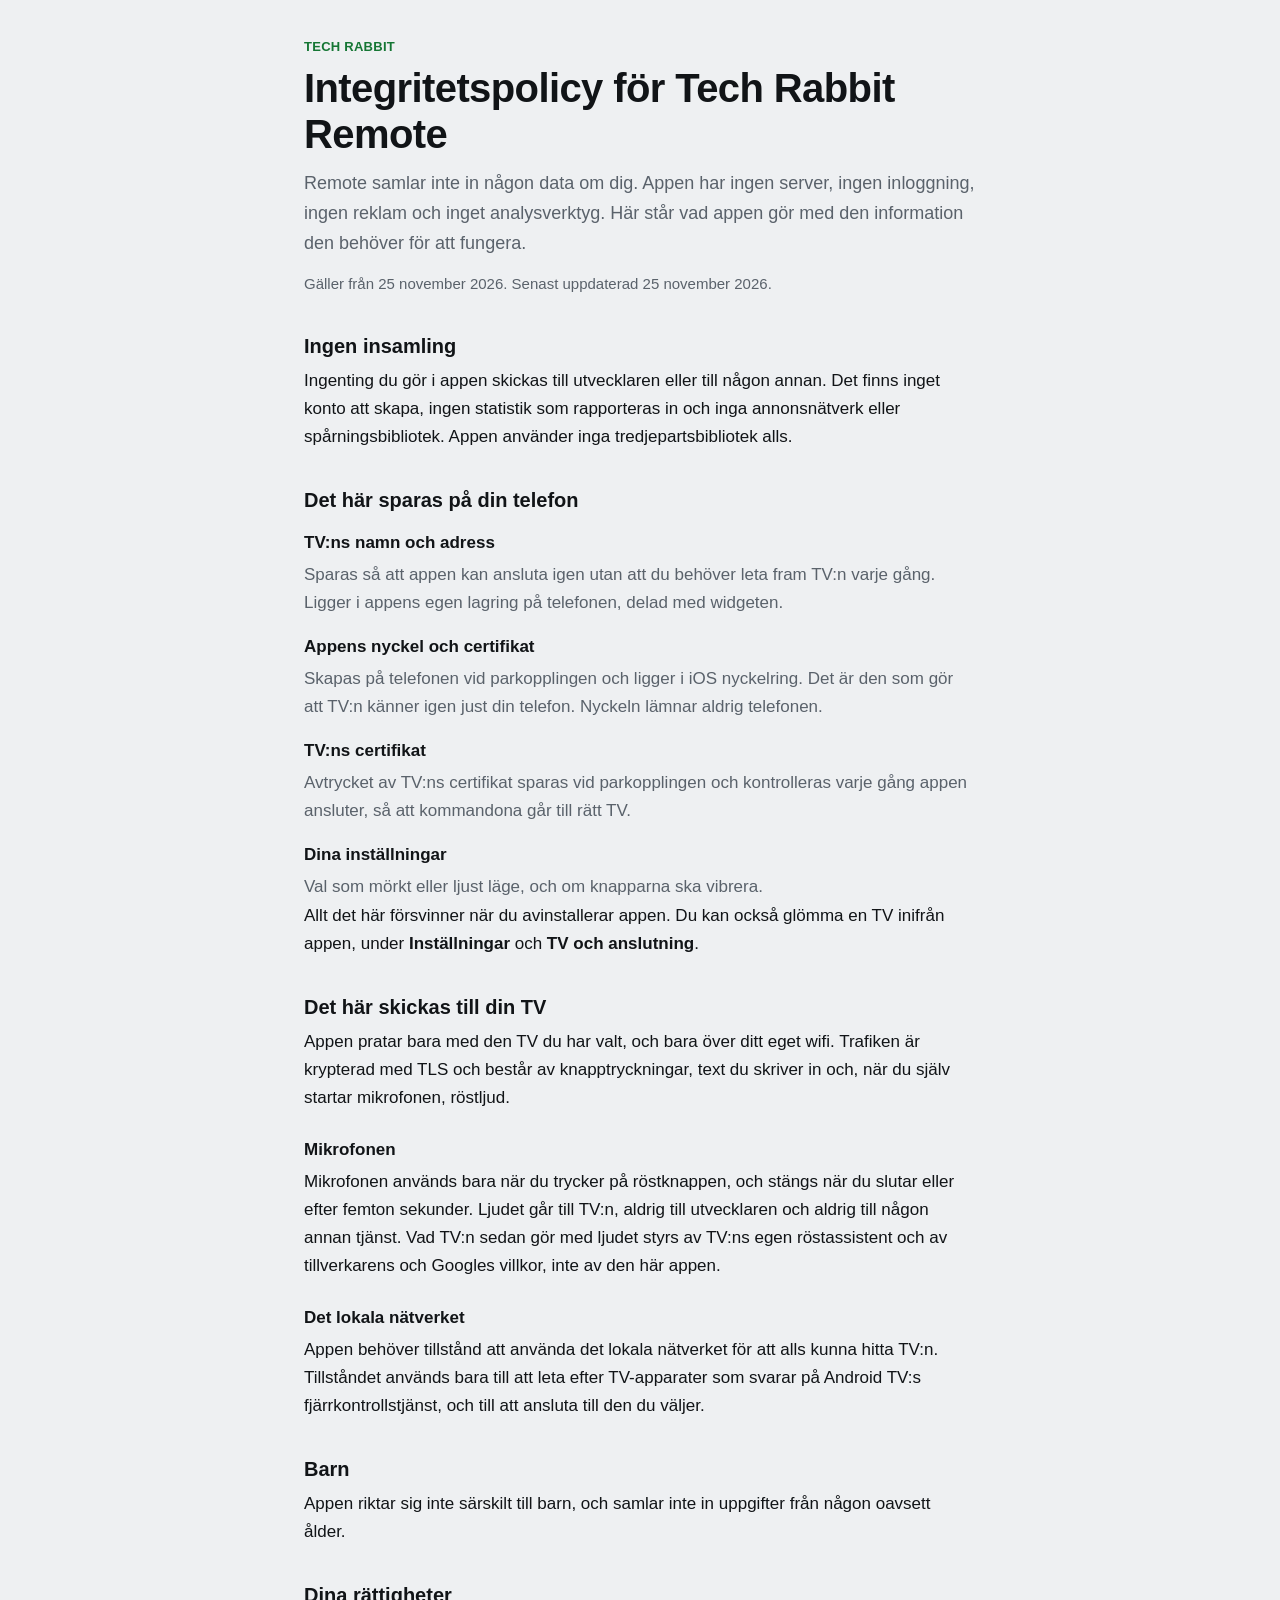
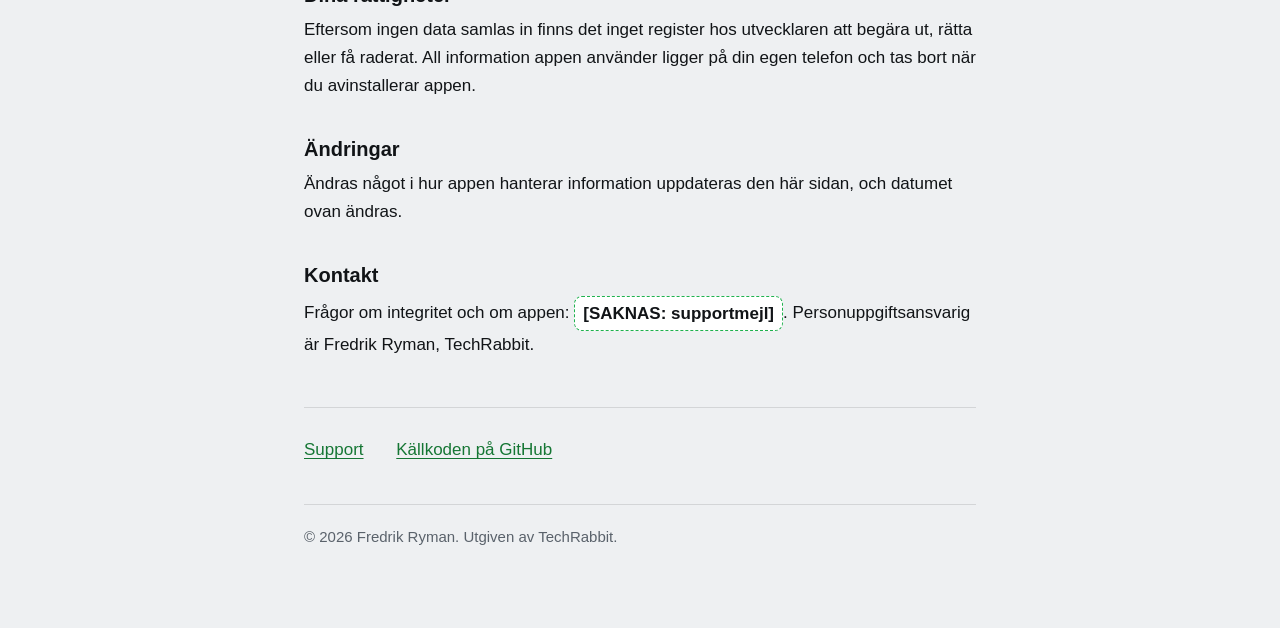
==== docs/site/integritet.html @ e8f7088b "Put up a support page and a privacy policy Two plain pages in the app's own colours, dark by default" ====
<!DOCTYPE html>
<html lang="sv">
<head>
<meta charset="utf-8">
<meta name="viewport" content="width=device-width, initial-scale=1">
<title>Integritetspolicy för Tech Rabbit Remote</title>
<meta name="description" content="Tech Rabbit Remote samlar inte in någon data. Här står vad appen sparar på telefonen och vad den skickar till din TV.">
<link rel="canonical" href="https://fredrikwryman-cmd.github.io/aim-remote/site/integritet.html">
<meta property="og:type" content="website">
<meta property="og:title" content="Integritetspolicy för Tech Rabbit Remote">
<meta property="og:description" content="Tech Rabbit Remote samlar inte in någon data. Här står vad appen sparar på telefonen och vad den skickar till din TV.">
<meta property="og:url" content="https://fredrikwryman-cmd.github.io/aim-remote/site/integritet.html">
<meta property="og:image" content="https://fredrikwryman-cmd.github.io/aim-remote/site/delningsbild.png">
<link rel="stylesheet" href="stil.css">
</head>
<body>
<a class="skip" href="#innehall">Till innehållet</a>
<div class="wrap">

<header>
  <p class="mark">Tech Rabbit</p>
</header>

<main id="innehall">
  <h1>Integritetspolicy för Tech Rabbit Remote</h1>
  <p class="lead">Remote samlar inte in någon data om dig. Appen har ingen server, ingen inloggning, ingen reklam och inget analysverktyg. Här står vad appen gör med den information den behöver för att fungera.</p>
  <p class="updated">Gäller från 25 november 2026. Senast uppdaterad 25 november 2026.</p>

  <h2>Ingen insamling</h2>
  <p>Ingenting du gör i appen skickas till utvecklaren eller till någon annan. Det finns inget konto att skapa, ingen statistik som rapporteras in och inga annonsnätverk eller spårningsbibliotek. Appen använder inga tredjepartsbibliotek alls.</p>

  <h2>Det här sparas på din telefon</h2>
  <dl>
    <dt>TV:ns namn och adress</dt>
    <dd>Sparas så att appen kan ansluta igen utan att du behöver leta fram TV:n varje gång. Ligger i appens egen lagring på telefonen, delad med widgeten.</dd>

    <dt>Appens nyckel och certifikat</dt>
    <dd>Skapas på telefonen vid parkopplingen och ligger i iOS nyckelring. Det är den som gör att TV:n känner igen just din telefon. Nyckeln lämnar aldrig telefonen.</dd>

    <dt>TV:ns certifikat</dt>
    <dd>Avtrycket av TV:ns certifikat sparas vid parkopplingen och kontrolleras varje gång appen ansluter, så att kommandona går till rätt TV.</dd>

    <dt>Dina inställningar</dt>
    <dd>Val som mörkt eller ljust läge, och om knapparna ska vibrera.</dd>
  </dl>
  <p>Allt det här försvinner när du avinstallerar appen. Du kan också glömma en TV inifrån appen, under <strong>Inställningar</strong> och <strong>TV och anslutning</strong>.</p>

  <h2>Det här skickas till din TV</h2>
  <p>Appen pratar bara med den TV du har valt, och bara över ditt eget wifi. Trafiken är krypterad med TLS och består av knapptryckningar, text du skriver in och, när du själv startar mikrofonen, röstljud.</p>

  <h3>Mikrofonen</h3>
  <p>Mikrofonen används bara när du trycker på röstknappen, och stängs när du slutar eller efter femton sekunder. Ljudet går till TV:n, aldrig till utvecklaren och aldrig till någon annan tjänst. Vad TV:n sedan gör med ljudet styrs av TV:ns egen röstassistent och av tillverkarens och Googles villkor, inte av den här appen.</p>

  <h3>Det lokala nätverket</h3>
  <p>Appen behöver tillstånd att använda det lokala nätverket för att alls kunna hitta TV:n. Tillståndet används bara till att leta efter TV-apparater som svarar på Android TV:s fjärrkontrollstjänst, och till att ansluta till den du väljer.</p>

  <h2>Barn</h2>
  <p>Appen riktar sig inte särskilt till barn, och samlar inte in uppgifter från någon oavsett ålder.</p>

  <h2>Dina rättigheter</h2>
  <p>Eftersom ingen data samlas in finns det inget register hos utvecklaren att begära ut, rätta eller få raderat. All information appen använder ligger på din egen telefon och tas bort när du avinstallerar appen.</p>

  <h2>Ändringar</h2>
  <p>Ändras något i hur appen hanterar information uppdateras den här sidan, och datumet ovan ändras.</p>

  <h2>Kontakt</h2>
  <p>Frågor om integritet och om appen: <span class="saknas">[SAKNAS: supportmejl]</span>. Personuppgiftsansvarig är Fredrik Ryman, TechRabbit.</p>
</main>

<nav class="links" aria-label="Fler sidor">
  <a href="support.html">Support</a>
  <a href="https://github.com/fredrikwryman-cmd/aim-remote">Källkoden på GitHub</a>
</nav>

<footer>
  <p>&copy; 2026 Fredrik Ryman. Utgiven av TechRabbit.</p>
</footer>

</div>
</body>
</html>
---- docs/site/stil.css ----
/* Tech Rabbit Remote - stödsidor. Appens färger, mörkt som standard. */
:root {
  --bg: #071015;
  --surface: #141C21;
  --surface-hi: #2B353C;
  --text: #F2F5F7;
  --text-dim: #9AA5AE;
  --accent: #2BE36F;
  --accent-text: #3EE57C;
  --line: rgba(242, 245, 247, 0.12);
  --focus: #3EE57C;
}

/* Ljust läge följer telefonens inställning, som i appen. */
@media (prefers-color-scheme: light) {
  :root:not([data-theme="dark"]) {
    --bg: #EEF0F2;
    --surface: #F7F8F9;
    --surface-hi: #FFFFFF;
    --text: #111417;
    --text-dim: #5A626B;
    --accent: #1FB24E;
    --accent-text: #157634;
    --line: rgba(17, 20, 23, 0.12);
    --focus: #157634;
  }
}
:root[data-theme="light"] {
  --bg: #EEF0F2;
  --surface: #F7F8F9;
  --surface-hi: #FFFFFF;
  --text: #111417;
  --text-dim: #5A626B;
  --accent: #1FB24E;
  --accent-text: #157634;
  --line: rgba(17, 20, 23, 0.12);
  --focus: #157634;
}

* { box-sizing: border-box; }

html { scroll-padding-top: 1rem; }

body {
  margin: 0;
  background: var(--bg);
  color: var(--text);
  font: 400 1.0625rem/1.65 -apple-system, BlinkMacSystemFont, "Segoe UI", Roboto, Helvetica, Arial, sans-serif;
  -webkit-text-size-adjust: 100%;
}

.skip {
  position: absolute;
  left: -9999px;
  top: 0;
  background: var(--surface-hi);
  color: var(--text);
  padding: 0.75rem 1rem;
  border-radius: 0.5rem;
  z-index: 10;
}
.skip:focus { left: 1rem; top: 1rem; }

.wrap {
  max-width: 44rem;
  margin: 0 auto;
  padding: 2rem 1rem 4rem;
}

header .mark {
  display: inline-block;
  font-weight: 700;
  letter-spacing: 0.02em;
  color: var(--accent-text);
  text-transform: uppercase;
  font-size: 0.8125rem;
  margin: 0 0 0.5rem;
}

h1 {
  font-size: clamp(1.75rem, 5vw, 2.5rem);
  line-height: 1.15;
  margin: 0 0 0.75rem;
  letter-spacing: -0.015em;
}

h2 {
  font-size: 1.25rem;
  line-height: 1.3;
  margin: 2.25rem 0 0.5rem;
}

h3 {
  font-size: 1.0625rem;
  margin: 1.5rem 0 0.25rem;
}

p, li { margin: 0 0 0.85rem; }

.lead { color: var(--text-dim); font-size: 1.125rem; }

ul, ol { padding-left: 1.4rem; }

a { color: var(--accent-text); text-decoration-thickness: 1px; text-underline-offset: 0.2em; }
a:hover { text-decoration-thickness: 2px; }

a:focus-visible,
button:focus-visible {
  outline: 3px solid var(--focus);
  outline-offset: 2px;
  border-radius: 0.25rem;
}

.card {
  background: var(--surface);
  border: 1px solid var(--line);
  border-radius: 1rem;
  padding: 1.25rem 1.25rem 0.5rem;
  margin: 1.25rem 0;
}

.updated {
  color: var(--text-dim);
  font-size: 0.9375rem;
  margin: 0 0 1.5rem;
}

.saknas {
  display: inline-block;
  background: var(--surface-hi);
  border: 1px dashed var(--accent);
  border-radius: 0.5rem;
  padding: 0.15rem 0.5rem;
  font-weight: 600;
}

nav.links {
  border-top: 1px solid var(--line);
  margin-top: 3rem;
  padding-top: 1.25rem;
}
nav.links a {
  display: inline-flex;
  align-items: center;
  min-height: 44px;
  padding: 0 0.75rem 0 0;
  margin-right: 1rem;
}

footer {
  border-top: 1px solid var(--line);
  margin-top: 2rem;
  padding-top: 1.25rem;
  color: var(--text-dim);
  font-size: 0.9375rem;
}

dl { margin: 0; }
dt { font-weight: 600; margin-top: 1rem; }
dd { margin: 0.25rem 0 0; color: var(--text-dim); }
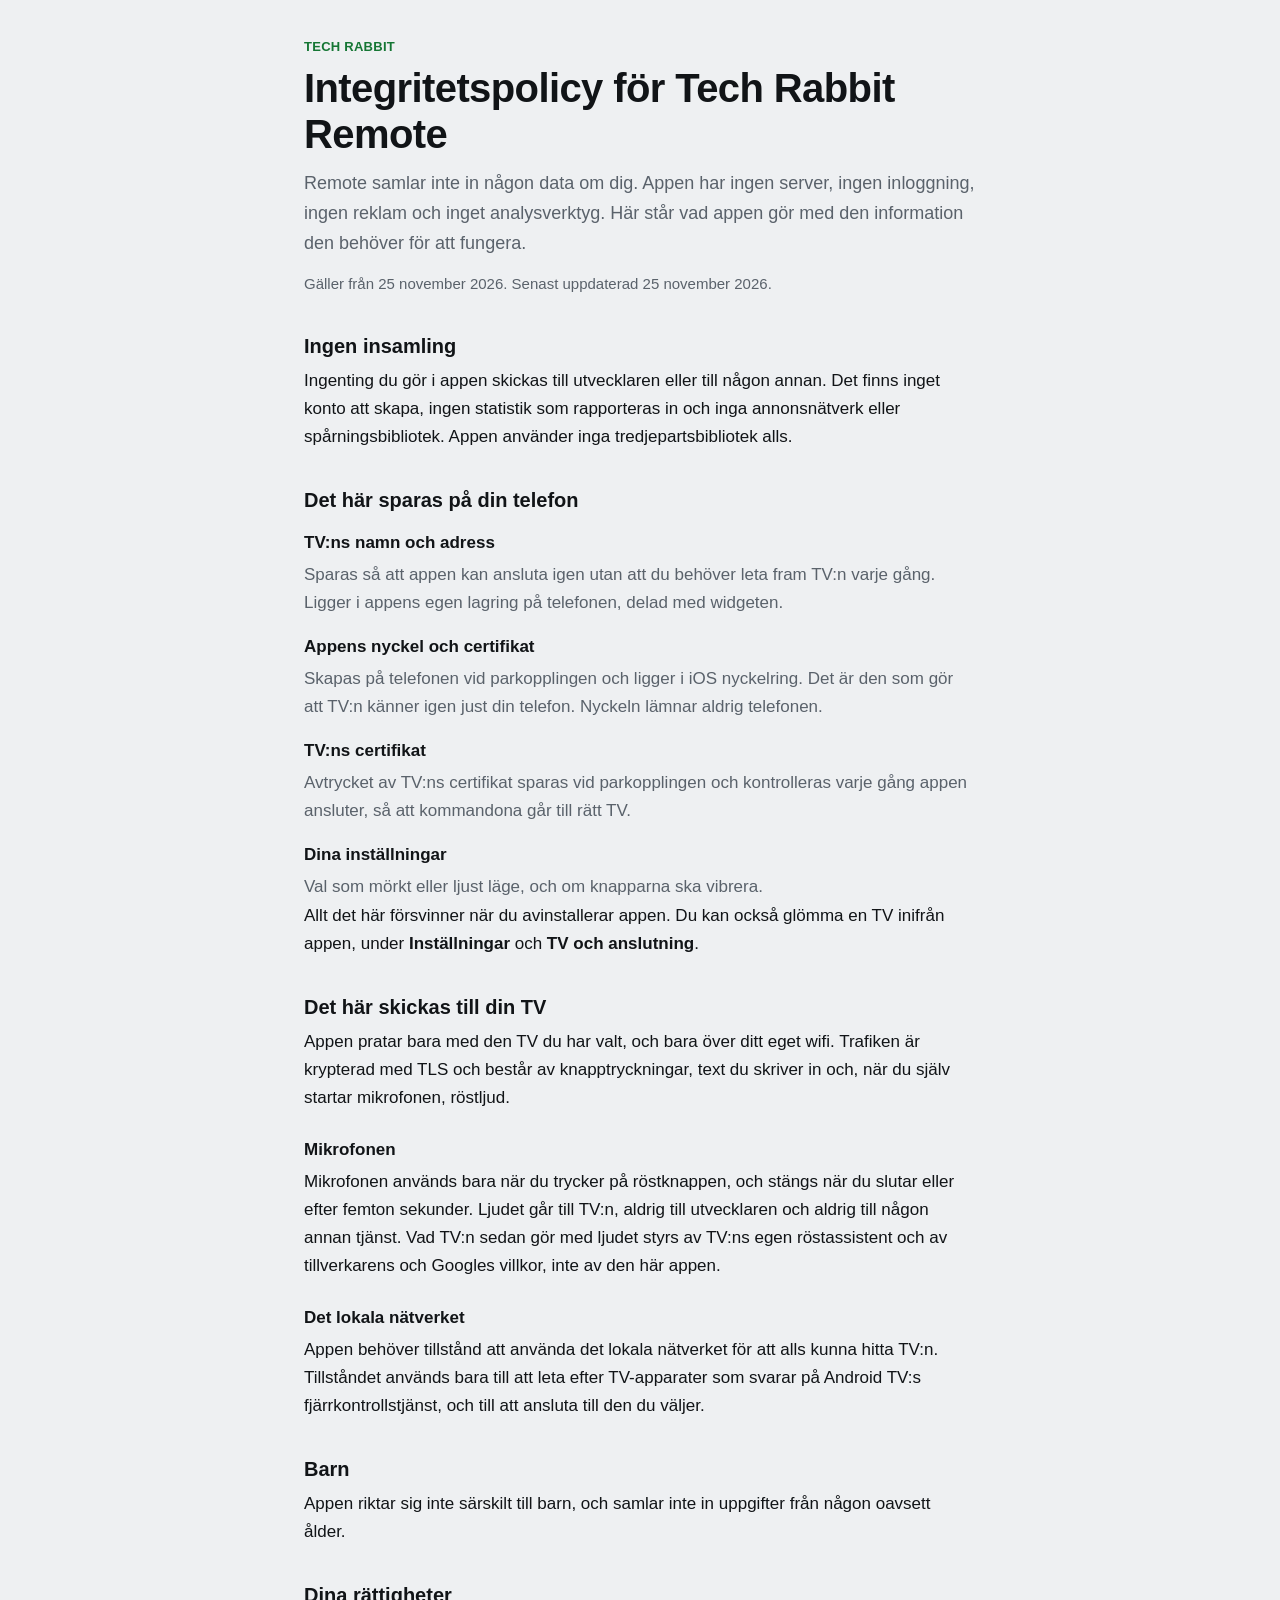
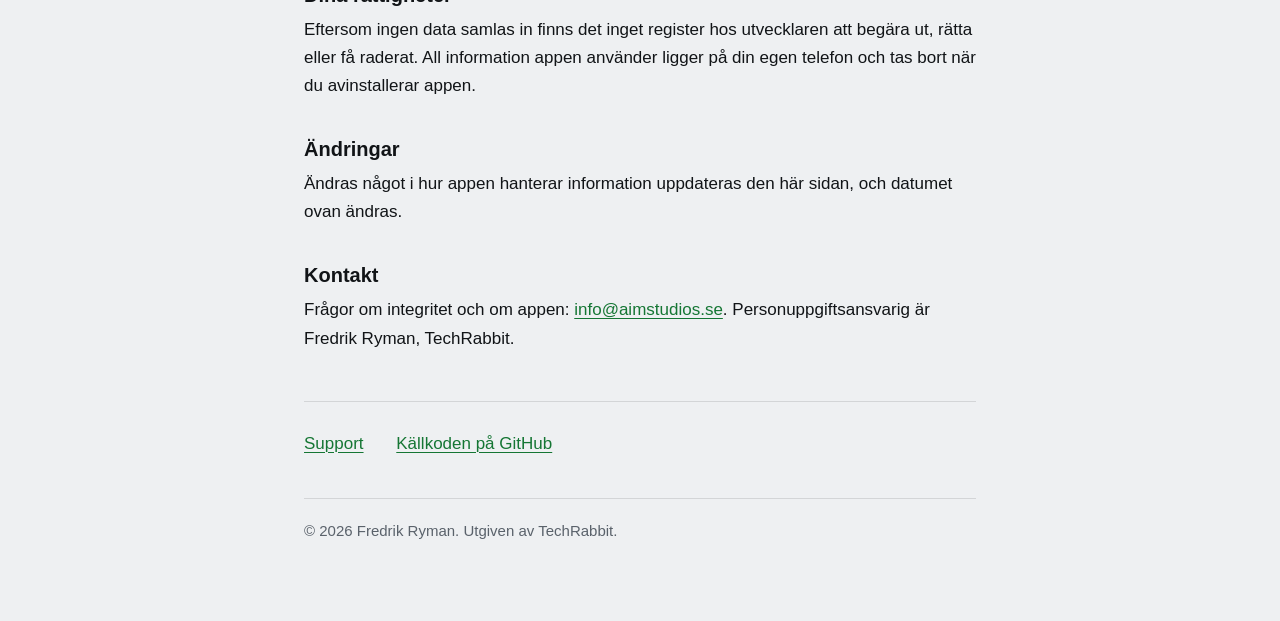
==== commit f851a577: "Fill in the support address, the reserve name and the keyword line Co-Authored-By: Claude Opus 5 <no" ====
--- a/docs/site/integritet.html
+++ b/docs/site/integritet.html
@@ -64,7 +64,7 @@
   <p>Ändras något i hur appen hanterar information uppdateras den här sidan, och datumet ovan ändras.</p>
 
   <h2>Kontakt</h2>
-  <p>Frågor om integritet och om appen: <span class="saknas">[SAKNAS: supportmejl]</span>. Personuppgiftsansvarig är Fredrik Ryman, TechRabbit.</p>
+  <p>Frågor om integritet och om appen: <a href="mailto:info@aimstudios.se">info@aimstudios.se</a>. Personuppgiftsansvarig är Fredrik Ryman, TechRabbit.</p>
 </main>
 
 <nav class="links" aria-label="Fler sidor">
